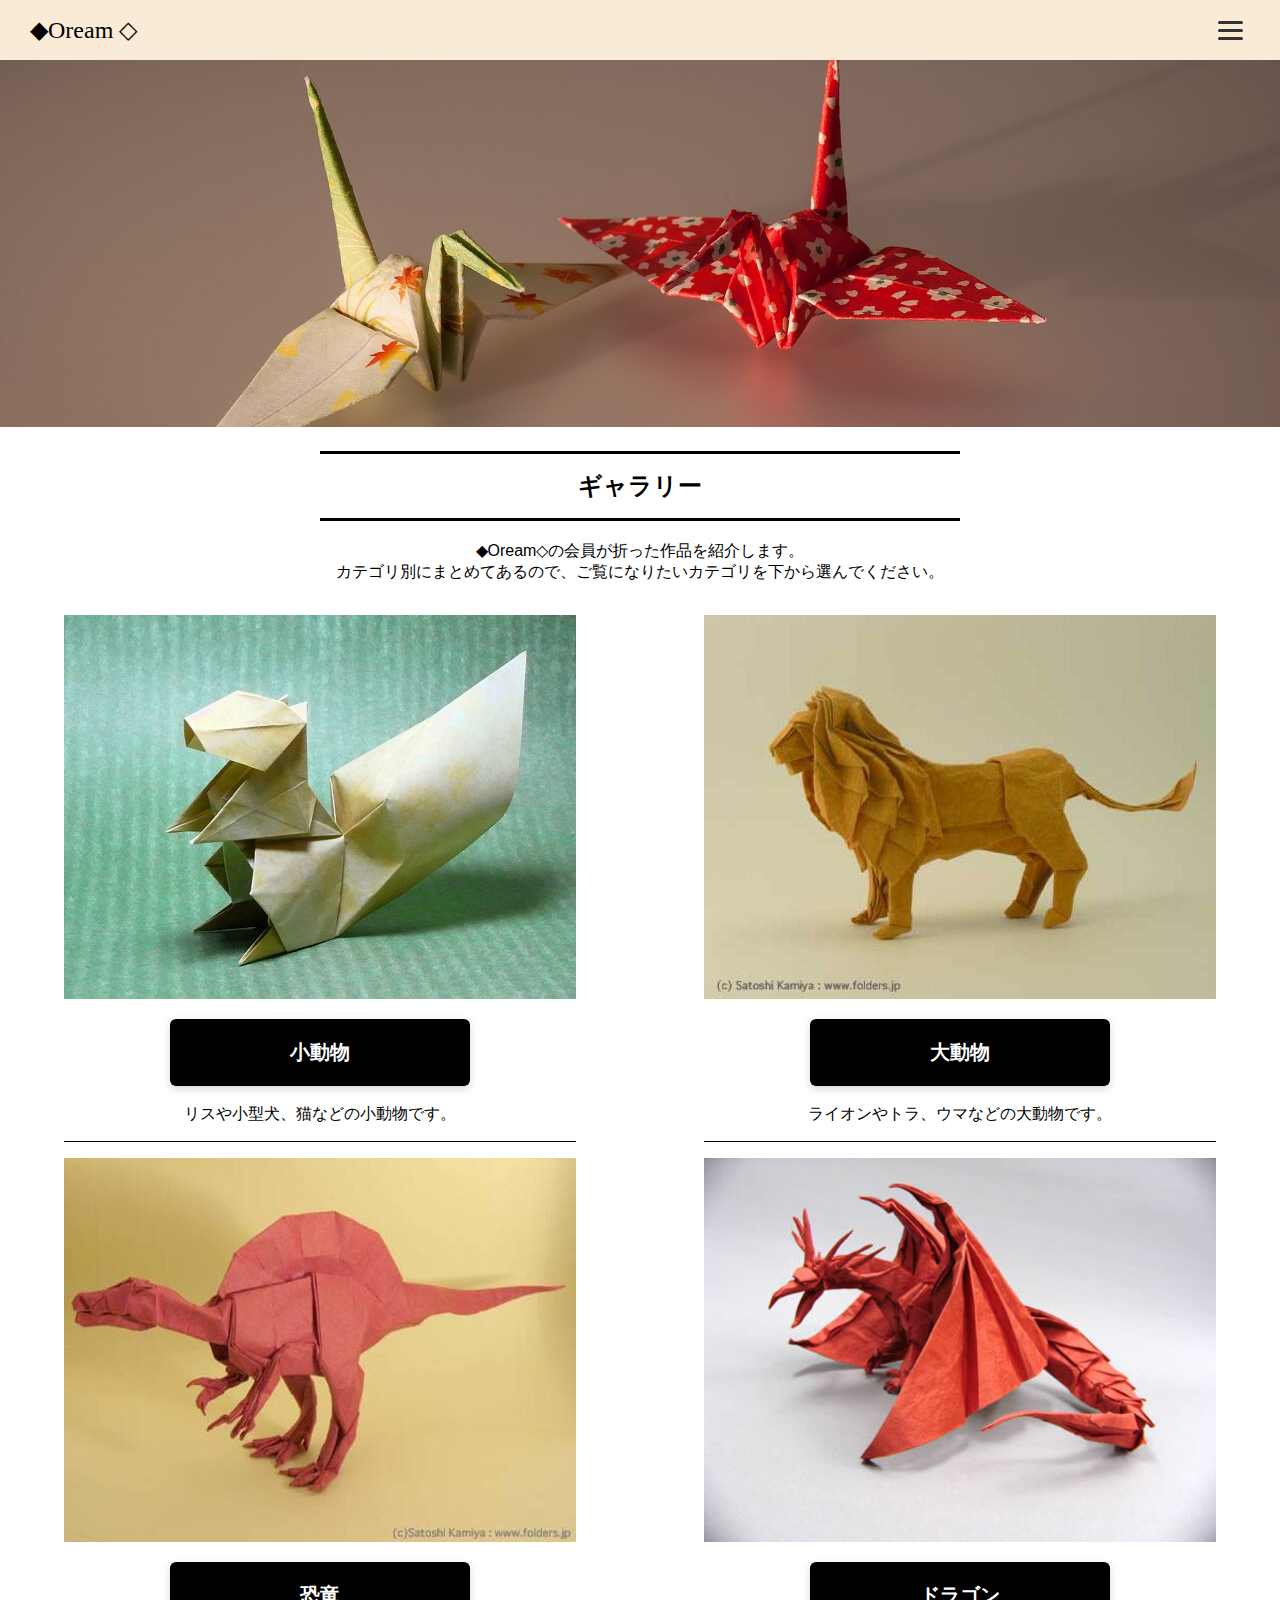
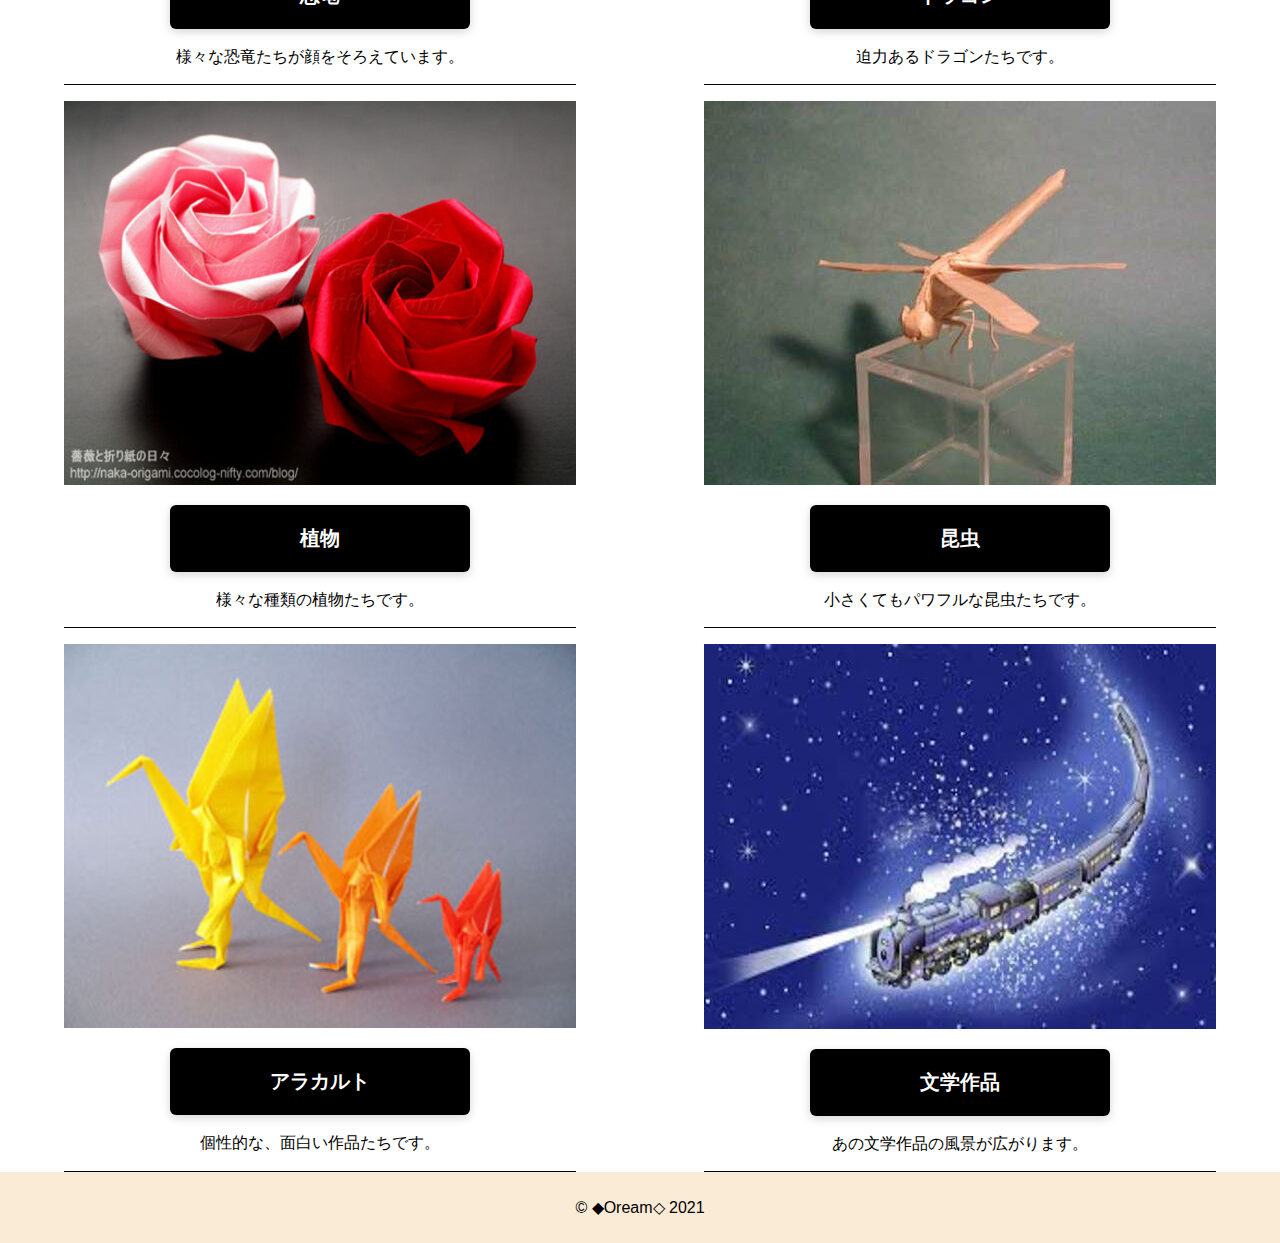
==== index.html @ 0ce0beec "Update index.html" ====
<!DOCTYPE html>
<html lang="jp">
    <head>
        <meta charset="UTF-8">
        <meta name="viewport" content="width=device-width, initial-scale=1.0">
        <link rel="stylesheet" href="style2.css">
        <title>ギャラリー｜◆Oream◇</title>
    </head>
    <header class="header">
        <div class="logo"><a href="https://oream.github.io/2021Fes/">◆Oream ◇</a></div><!-- /.logo -->

        <!-- ハンバーガーメニュー部分 -->
        <div class="drawer">

            <!-- ハンバーガーメニューの表示・非表示を切り替えるチェックボックス -->
            <input type="checkbox" id="drawer-check" class="drawer-hidden" >

            <!-- ハンバーガーアイコン -->
            <label for="drawer-check" class="drawer-open"><span></span></label>

            <!-- メニュー -->
            <nav class="drawer-content">
                <ul class="drawer-list">
                    <li class="drawer-item">
                        <a href="">ギャラリー</a>
                    </li><!-- /.drawer-item -->
                    <li class="drawer-item">
                        <a href="">展開図クイズ</a>
                    </li><!-- /.drawer-item -->
                    <li>
                        <a href="">折ってみよう！</a>
                    </li>
                    <li class="drawer-item">
                        <a href="">会員紹介</a>
                    </li><!-- /.drawer-item -->
                    <li class="drawer-item">
                        <a href="">お問い合わせ</a>
                    </li>
                </ul><!-- /.drawer-list -->
            </nav>
        </div>
    </header>
    <body>
        <img src="clane1.jpg" alt="" width="100%">
        <div class="detail">
            <h2>ギャラリー</h2>
            <p>
                ◆Oream◇の会員が折った作品を紹介します。<br>
                カテゴリ別にまとめてあるので、ご覧になりたいカテゴリを下から選んでください。
            </p>
        </div>
        <div class="container">
            <div class="view">
                <p><img src="squirrel2009-01.jpg" alt=""></p>
                <p><a href="">小動物</a><br>リスや小型犬、猫などの小動物です。</p>
            </div>
            <div class="view">
                <p><img src="0701(1).jpg" alt=""></p>
                <p><a href="">大動物</a><br>ライオンやトラ、ウマなどの大動物です。</p>
            </div>
            <div class="view">
                <p><img src="0507(1).jpg" alt=""></p>
                <p><a href="">恐竜</a><br>様々な恐竜たちが顔をそろえています。</p>
            </div>
            <div class="view">
                <p><img src="0207(1).jpg" alt=""></p>
                <p><a href="">ドラゴン</a><br>迫力あるドラゴンたちです。</p>
            </div>
            <div class="view">
                <p><img src="imgp9237(1).jpg" alt=""></p>
                <p><a href="">植物</a><br>様々な種類の植物たちです。</p>
            </div>
            <div class="view">
                <p><img src="0205(1).jpg" alt=""></p>
                <p><a href="">昆虫</a><br>小さくてもパワフルな昆虫たちです。</p>
            </div>
            <div class="view">
                <p><img src="unnamed(1).jpg" alt=""></p>
                <p><a href="">アラカルト</a><br>個性的な、面白い作品たちです。</p>
            </div>
            <div class="view">
                <p><img src="images(1).jpg" alt=""></p>
                <p><a href="">文学作品</a><br>あの文学作品の風景が広がります。</p>
            </div>
        </div>
        <footer>
            <p>&copy; ◆Oream◇ 2021</p>
        </footer>
    </body>
</html>
---- style2.css ----
* {
    box-sizing: border-box;
}

body {
    margin: 0;
    font-family: "Hiragino Sans W3", "Hiragino Kaku Gothic ProN", "ヒラギノ角ゴ ProN W3", "メイリオ", Meiryo, "ＭＳ Ｐゴシック", "MS PGothic", sans-serif;
    background-color: white;
}

.header {
    display: flex;
    justify-content: space-between;
    align-items: center;
    padding: 0 20px;
    background-color: antiquewhite;
}
header {
    position: fixed;
    width:100%
}
.logo a{
    font-size: 24px;
    color:black;
    display:block;
    text-decoration: none;
    padding: 10px;
    transition:0.5s;
    font-family: "Monotype Corsiva";
    background-color: antiquewhite;
}
.logo a:hover{
    background-color: darksalmon;
}
/*------------------------------

ここから下がハンバーガーメニュー
に関するCSS

------------------------------*/

/* チェックボックスは非表示に */
.drawer-hidden {
    display: none;
}

/* ハンバーガーアイコンの設置スペース */
.drawer-open {
    display: flex;
    height: 60px;
    width: 60px;
    justify-content: center;
    align-items: center;
    position: relative;
    z-index: 100;/* 重なり順を一番上に */
    cursor: pointer;
}

/* ハンバーガーメニューのアイコン */
.drawer-open span,
.drawer-open span:before,
.drawer-open span:after {
    content: '';
    display: block;
    height: 3px;
    width: 25px;
    border-radius: 3px;
    background: #333;
    transition: 0.5s;
    position: absolute;
}

/* 三本線のうち一番上の棒の位置調整 */
.drawer-open span:before {
    bottom: 8px;
}

/* 三本線のうち一番下の棒の位置調整 */
.drawer-open span:after {
    top: 8px;
}

/* アイコンがクリックされたら真ん中の線を透明にする */
#drawer-check:checked ~ .drawer-open span {
    background: rgba(255, 255, 255, 0);
}

/* アイコンがクリックされたらアイコンが×印になように上下の線を回転 */
#drawer-check:checked ~ .drawer-open span::before {
    bottom: 0;
    transform: rotate(45deg);
}

#drawer-check:checked ~ .drawer-open span::after {
    top: 0;
    transform: rotate(-45deg);
}
header nav {
    overflow: hidden;
    margin-bottom:30px;
}    
header nav li{
    list-style-type: none;
}
header nav a{
    color:black;
    display:block;
    text-decoration: none;
    padding: 10px;
    transition:0.5s;
}
header nav a:hover{
    background-color: darksalmon;
}
/* メニューのデザイン*/
.drawer-content {
    width: 100%;
    position: fixed;
    top: -100%;
    left: 0;/* メニューを画面の外に飛ばす */
    z-index: 99;
    background-color: antiquewhite;
    transition: .5s;
}
.drawer-content li{
    width: 100%;
    margin:auto;
    margin-left:0;
}
/* アイコンがクリックされたらメニューを表示 */
#drawer-check:checked ~ .drawer-content {
    top: 0;/* メニューを画面に入れる */
}
.copyright {
    text-align: center;
}

.detail{
    width: 50%;
    margin: auto;
    text-align: center;
}
h2 {
    padding: 1rem 2rem;
    border-top: 3px solid #000;
    border-bottom: 3px solid #000;
}
footer {
    text-align: center;
    background-color: antiquewhite;
    padding:10px;
}
.view {
    display: block;
    justify-content: space-between;
    border-bottom: 1px solid;
}
.view img {
    max-width: 100%;
    height:auto;
}
.view a {
    display: block;
    width: 300px;
    padding: 20px 0;
    border-radius: 6px;
    background-repeat: no-repeat;
    background-position: 100% 0;
    background-size: 200% auto;
    background-image: linear-gradient(
        to right,
        #a48c61 0%,
        #a48c61 50%,
        #000000 50%,
        #000000 100%
    );
    box-shadow: 0 3px 10px rgb(0 0 0 / 16%);
    transition: background-position ease 0.4s;
    text-align: center;
    color: #fff;
    text-decoration: none;
    font-weight: bold;
    font-size: 20px;
    margin: auto;
}

.view a:hover {
    background-position: 0 0;
}
.view p{
    text-align: center;
}
.container {
    display: flex;
    flex-wrap: wrap; 
    justify-content:space-around;
    align-content:space-around;
}
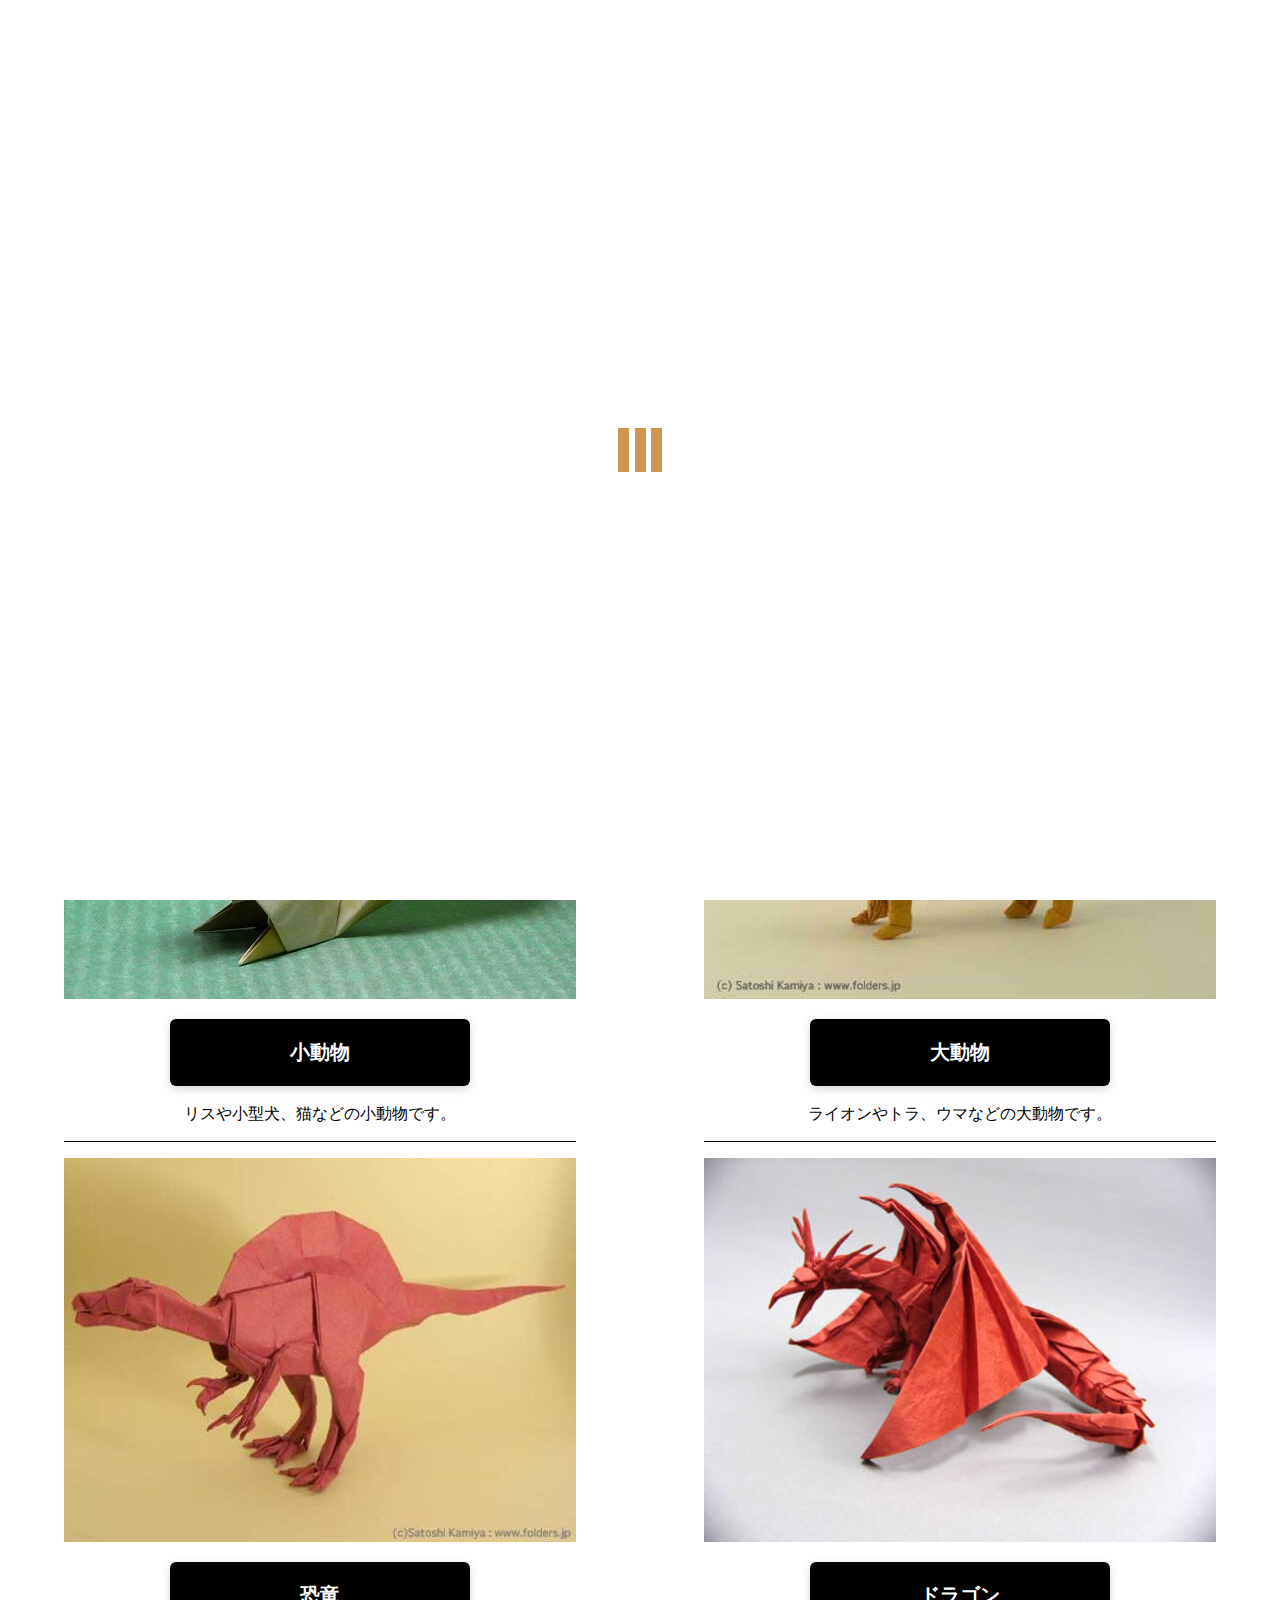
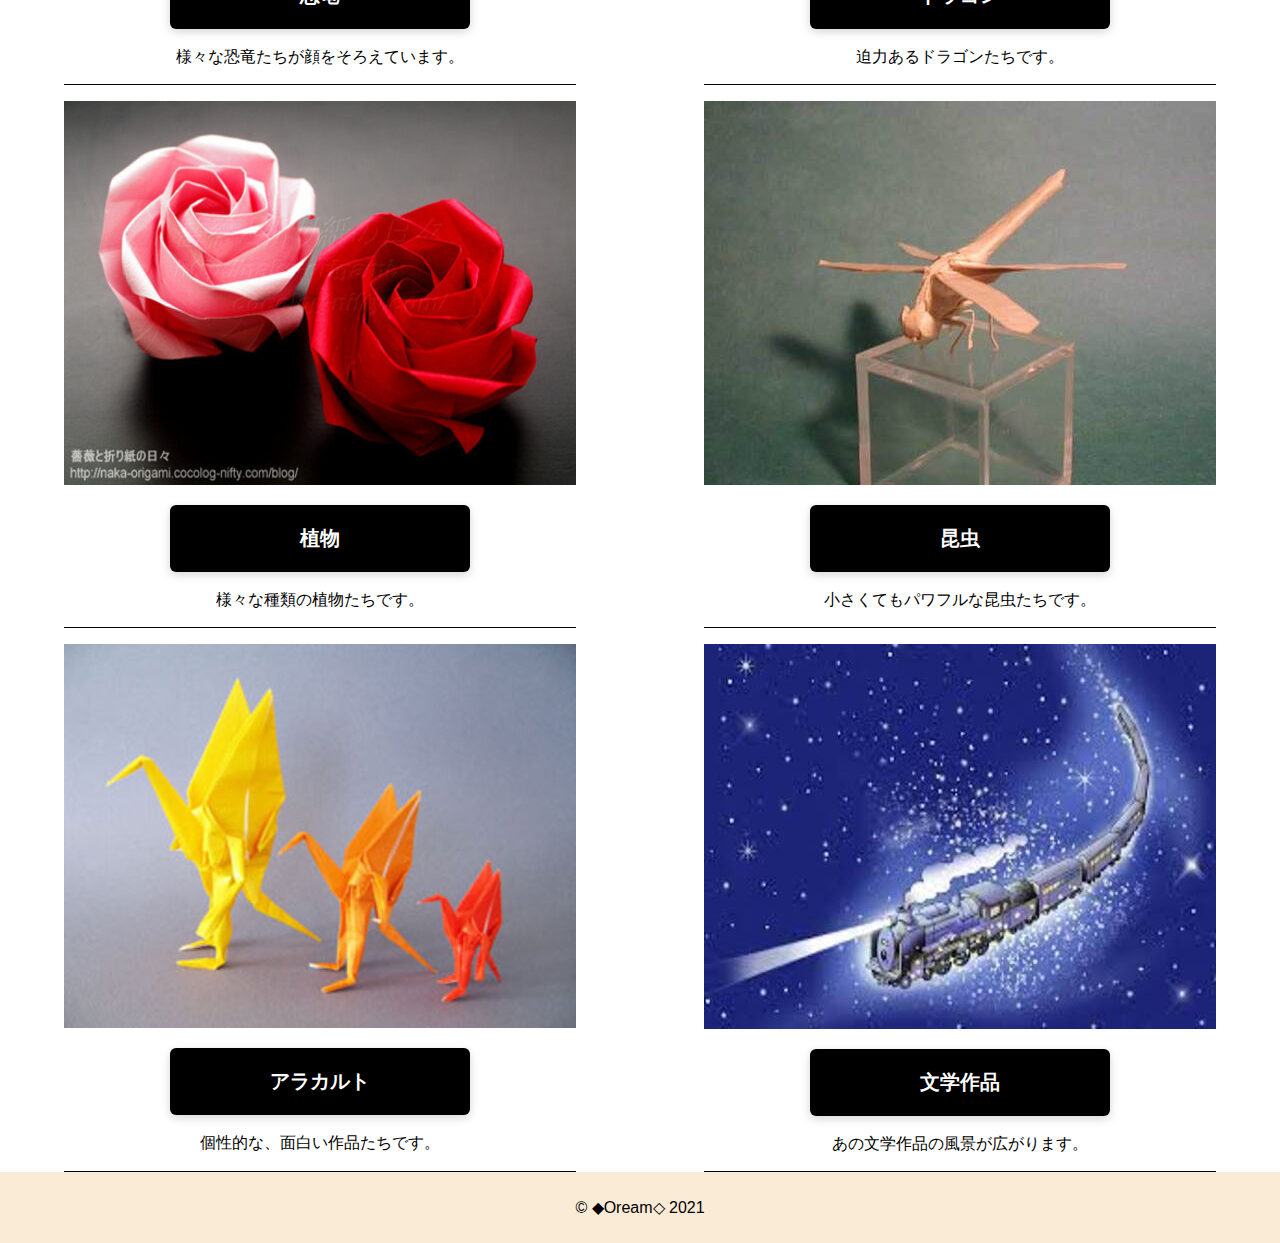
==== commit f8913842: "Update index.html" ====
--- a/index.html
+++ b/index.html
@@ -6,6 +6,14 @@
         <link rel="stylesheet" href="style2.css">
         <title>ギャラリー｜◆Oream◇</title>
     </head>
+    <script>
+    window.onload = function() {
+        const loader_element = document.getElementById('loader_wrap');
+        window.setTimeout(function() {
+            loader_element.classList.add('loaded');
+        }, 1000);
+    };
+    </script>
     <header class="header">
         <div class="logo"><a href="https://oream.github.io/2021Fes/">◆Oream ◇</a></div><!-- /.logo -->
 
@@ -20,27 +28,36 @@
 
             <!-- メニュー -->
             <nav class="drawer-content">
-                <ul class="drawer-list">
-                    <li class="drawer-item">
-                        <a href="">ギャラリー</a>
-                    </li><!-- /.drawer-item -->
-                    <li class="drawer-item">
-                        <a href="">展開図クイズ</a>
-                    </li><!-- /.drawer-item -->
-                    <li>
-                        <a href="">折ってみよう！</a>
-                    </li>
-                    <li class="drawer-item">
-                        <a href="">会員紹介</a>
-                    </li><!-- /.drawer-item -->
-                    <li class="drawer-item">
-                        <a href="">お問い合わせ</a>
-                    </li>
-                </ul><!-- /.drawer-list -->
-            </nav>
+                    <ul class="drawer-list">
+                        <li class="drawer-item">
+                            <a href="https://oream.github.io/2021Fes/">　トップページ</a>
+                        </li>
+                        <li class="drawer-item">
+                            <a href="https://oream.github.io/2021Fes-Gallery/">　ギャラリー</a>
+                        </li><!-- /.drawer-item -->
+                        <li class="drawer-item">
+                            <a href="">　展開図クイズ</a>
+                        </li><!-- /.drawer-item -->
+                        <li class="drawer-item">
+                            <a href="">　折ってみよう！</a>
+                        </li>
+                        <li class="drawer-item">
+                            <a href="">　動画コンテンツ</a>
+                        </li>
+                        <li class="drawer-item">
+                            <a href="">　会員紹介</a>
+                        </li><!-- /.drawer-item -->
+                        <li class="drawer-item">
+                            <a href="">　お問い合わせ</a>
+                        </li>
+                    </ul><!-- /.drawer-list -->
+                </nav>
         </div>
     </header>
     <body>
+    <div id="loader_wrap">
+        <div class="loader"></div>
+    </div>
         <img src="clane1.jpg" alt="" width="100%">
         <div class="detail">
             <h2>ギャラリー</h2>
--- a/style2.css
+++ b/style2.css
@@ -101,6 +101,9 @@
 }    
 header nav li{
     list-style-type: none;
+}
+header nav ul{
+    padding:0;
 }
 header nav a{
     color:black;
@@ -196,3 +199,80 @@
     justify-content:space-around;
     align-content:space-around;
 }
+/* 画面全体の設定 */
+#loader_wrap {
+    position: fixed;
+    display: flex;
+    align-items: center;
+    justify-content: center;
+    width: 100vw;
+    height: 100vh;
+    top: 0;
+    background: #fff;
+}
+/* ローディングアニメーションの設定 */
+.loader,
+.loader:before,
+.loader:after {
+    background: #cd9751;
+    -webkit-animation: load1 1s infinite ease-in-out;
+    animation: load1 1s infinite ease-in-out;
+    width: 1em;
+    height: 4em;
+}
+.loader {
+    color: #cd9751;
+    text-indent: -9999em;
+    margin: 88px auto;
+    position: relative;
+    font-size: 11px;
+    -webkit-transform: translateZ(0);
+    -ms-transform: translateZ(0);
+    transform: translateZ(0);
+    -webkit-animation-delay: -0.16s;
+    animation-delay: -0.16s;
+}
+.loader:before,
+.loader:after {
+    position: absolute;
+    top: 0;
+    content: '';
+}
+.loader:before {
+    left: -1.5em;
+    -webkit-animation-delay: -0.32s;
+    animation-delay: -0.32s;
+}
+.loader:after {
+    left: 1.5em;
+}
+@-webkit-keyframes load1 {
+    0%,
+    80%,
+    100% {
+        box-shadow: 0 0;
+        height: 4em;
+    }
+    40% {
+        box-shadow: 0 -2em;
+        height: 5em;
+    }
+}
+@keyframes load1 {
+    0%,
+    80%,
+    100% {
+        box-shadow: 0 0;
+        height: 4em;
+    }
+    40% {
+        box-shadow: 0 -2em;
+        height: 5em;
+    }
+}
+
+/* ローディング終了後 */
+.loaded {
+    opacity: 0;
+    visibility: hidden;
+}
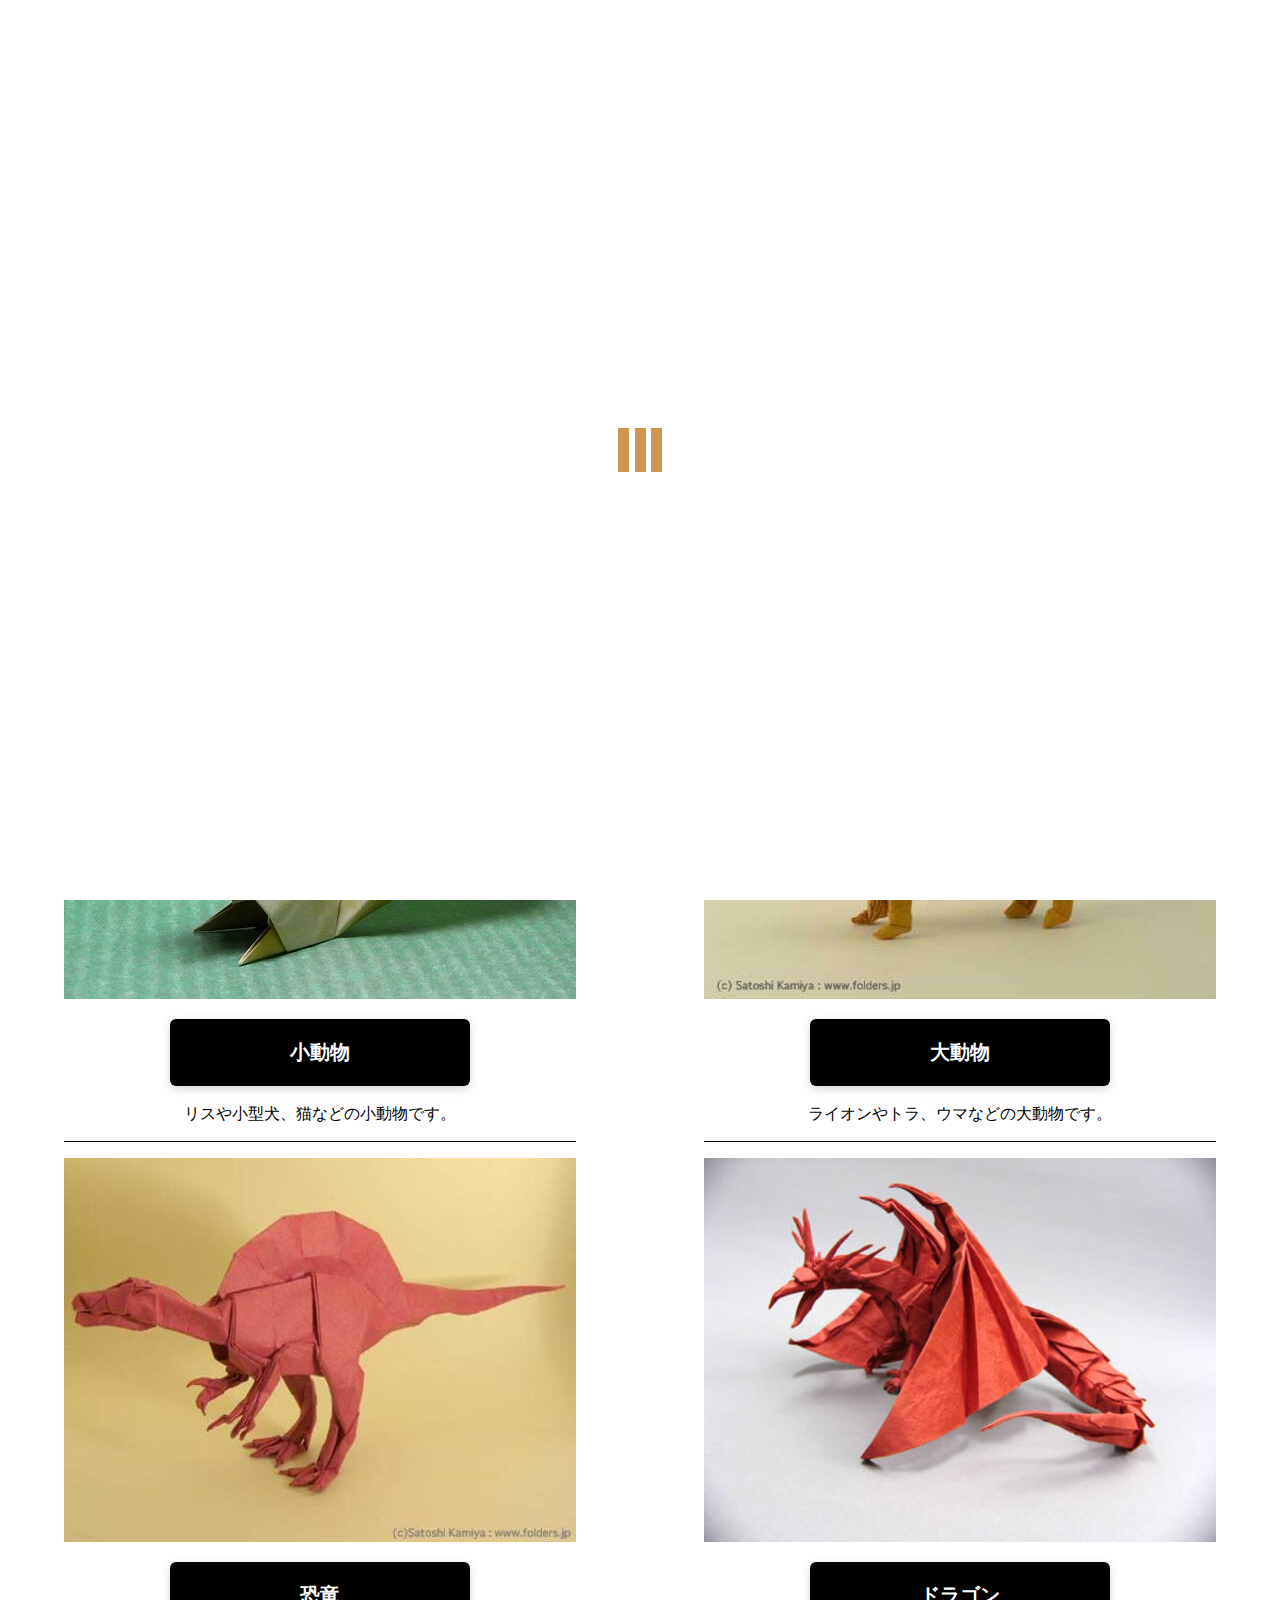
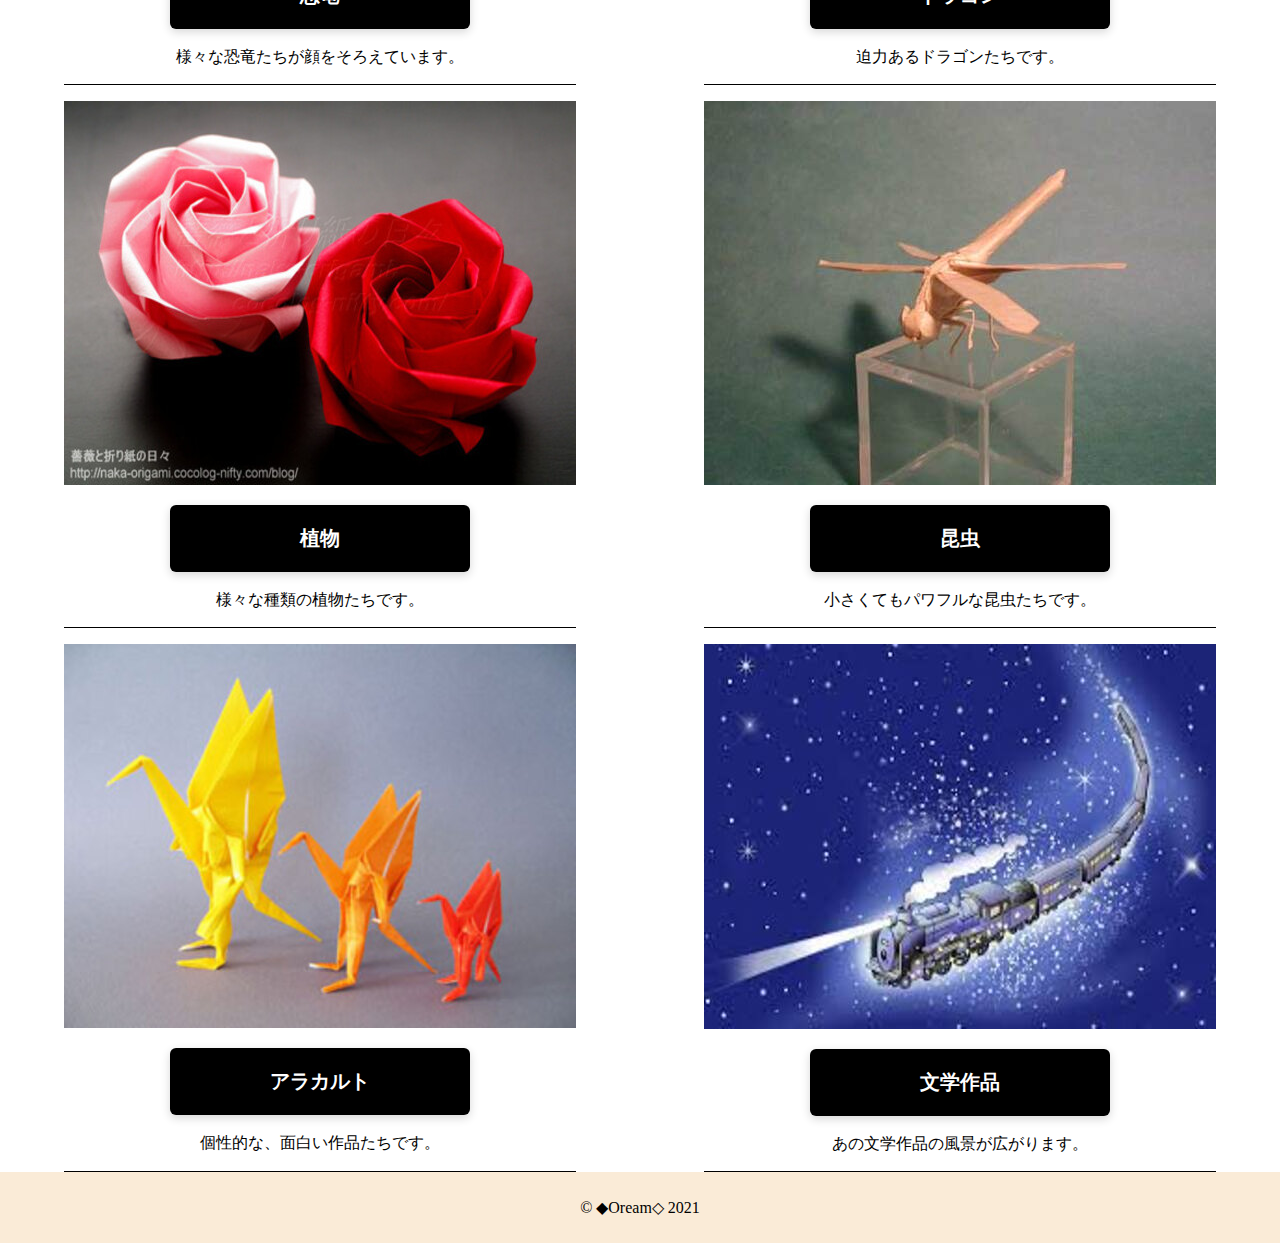
==== commit 1455a5ca: "Update index.html" ====
--- a/index.html
+++ b/index.html
@@ -1,107 +1,107 @@
 <!DOCTYPE html>
 <html lang="jp">
     <head>
-        <meta charset="UTF-8">
-        <meta name="viewport" content="width=device-width, initial-scale=1.0">
-        <link rel="stylesheet" href="style2.css">
-        <title>ギャラリー｜◆Oream◇</title>
-    </head>
-    <script>
+    <meta charset="UTF-8">
+    <meta name="viewport" content="width=device-width, initial-scale=1.0">
+    <link rel="stylesheet" href="style2.css">
+    <title>ギャラリー｜◆Oream◇</title>
+</head>
+<script>
     window.onload = function() {
         const loader_element = document.getElementById('loader_wrap');
         window.setTimeout(function() {
             loader_element.classList.add('loaded');
         }, 1000);
     };
-    </script>
-    <header class="header">
-        <div class="logo"><a href="https://oream.github.io/2021Fes/">◆Oream ◇</a></div><!-- /.logo -->
+</script>
+<header class="header">
+    <div class="logo"><a href="https://oream.github.io/2021Fes/">◆Oream◇</a></div><!-- /.logo -->
 
-        <!-- ハンバーガーメニュー部分 -->
-        <div class="drawer">
+    <!-- ハンバーガーメニュー部分 -->
+    <div class="drawer">
 
-            <!-- ハンバーガーメニューの表示・非表示を切り替えるチェックボックス -->
-            <input type="checkbox" id="drawer-check" class="drawer-hidden" >
+        <!-- ハンバーガーメニューの表示・非表示を切り替えるチェックボックス -->
+        <input type="checkbox" id="drawer-check" class="drawer-hidden">
 
-            <!-- ハンバーガーアイコン -->
-            <label for="drawer-check" class="drawer-open"><span></span></label>
+        <!-- ハンバーガーアイコン -->
+        <label for="drawer-check" class="drawer-open"><span></span></label>
 
-            <!-- メニュー -->
-            <nav class="drawer-content">
-                    <ul class="drawer-list">
-                        <li class="drawer-item">
-                            <a href="https://oream.github.io/2021Fes/">　トップページ</a>
-                        </li>
-                        <li class="drawer-item">
-                            <a href="https://oream.github.io/2021Fes-Gallery/">　ギャラリー</a>
-                        </li><!-- /.drawer-item -->
-                        <li class="drawer-item">
-                            <a href="">　展開図クイズ</a>
-                        </li><!-- /.drawer-item -->
-                        <li class="drawer-item">
-                            <a href="">　折ってみよう！</a>
-                        </li>
-                        <li class="drawer-item">
-                            <a href="">　動画コンテンツ</a>
-                        </li>
-                        <li class="drawer-item">
-                            <a href="">　会員紹介</a>
-                        </li><!-- /.drawer-item -->
-                        <li class="drawer-item">
-                            <a href="">　お問い合わせ</a>
-                        </li>
-                    </ul><!-- /.drawer-list -->
-                </nav>
-        </div>
-    </header>
-    <body>
+        <!-- メニュー -->
+        <nav class="drawer-content">
+            <ul class="drawer-list">
+                <li class="drawer-item">
+                    <a href="https://oream.github.io/2021Fes/">　トップページ</a>
+                </li>
+                <li class="drawer-item">
+                    <a href="https://oream.github.io/2021Fes-Gallery/">　ギャラリー</a>
+                </li><!-- /.drawer-item -->
+                <li class="drawer-item">
+                    <a href="https://oream.github.io/2021Fes-quiz/">　展開図クイズ</a>
+                </li><!-- /.drawer-item -->
+                <li class="drawer-item">
+                    <a href="https://oream.github.io/2021Fes-try/">　折ってみよう！</a>
+                </li>
+                <li class="drawer-item">
+                    <a href="https://oream.github.io/2021Fes-movie/">　動画コンテンツ</a>
+                </li>
+                <li class="drawer-item">
+                    <a href="https://oream.github.io/2021Fes-members/">　会員紹介</a>
+                </li><!-- /.drawer-item -->
+                <li class="drawer-item">
+                    <a href="https://oream.github.io/2021Fes-contact">　ご意見・ご要望</a>
+                </li>
+            </ul><!-- /.drawer-list -->
+        </nav>
+    </div>
+</header>
+
+<body>
     <div id="loader_wrap">
         <div class="loader"></div>
     </div>
-        <img src="clane1.jpg" alt="" width="100%">
-        <div class="detail">
-            <h2>ギャラリー</h2>
-            <p>
-                ◆Oream◇の会員が折った作品を紹介します。<br>
-                カテゴリ別にまとめてあるので、ご覧になりたいカテゴリを下から選んでください。
-            </p>
+    <img src="clane1.jpg" alt="" width="100%">
+    <div class="detail">
+        <h2>ギャラリー</h2>
+        <p>
+            ◆Oream◇の会員が折った作品を紹介します。<br>
+            カテゴリ別にまとめてあるので、ご覧になりたいカテゴリを下から選んでください。
+        </p>
+    </div>
+    <div class="container">
+        <div class="view">
+            <p><img src="squirrel2009-01.jpg" alt=""></p>
+            <p><a href="">小動物</a><br>リスや小型犬、猫などの小動物です。</p>
         </div>
-        <div class="container">
-            <div class="view">
-                <p><img src="squirrel2009-01.jpg" alt=""></p>
-                <p><a href="">小動物</a><br>リスや小型犬、猫などの小動物です。</p>
-            </div>
-            <div class="view">
-                <p><img src="0701(1).jpg" alt=""></p>
-                <p><a href="">大動物</a><br>ライオンやトラ、ウマなどの大動物です。</p>
-            </div>
-            <div class="view">
-                <p><img src="0507(1).jpg" alt=""></p>
-                <p><a href="">恐竜</a><br>様々な恐竜たちが顔をそろえています。</p>
-            </div>
-            <div class="view">
-                <p><img src="0207(1).jpg" alt=""></p>
-                <p><a href="">ドラゴン</a><br>迫力あるドラゴンたちです。</p>
-            </div>
-            <div class="view">
-                <p><img src="imgp9237(1).jpg" alt=""></p>
-                <p><a href="">植物</a><br>様々な種類の植物たちです。</p>
-            </div>
-            <div class="view">
-                <p><img src="0205(1).jpg" alt=""></p>
-                <p><a href="">昆虫</a><br>小さくてもパワフルな昆虫たちです。</p>
-            </div>
-            <div class="view">
-                <p><img src="unnamed(1).jpg" alt=""></p>
-                <p><a href="">アラカルト</a><br>個性的な、面白い作品たちです。</p>
-            </div>
-            <div class="view">
-                <p><img src="images(1).jpg" alt=""></p>
-                <p><a href="">文学作品</a><br>あの文学作品の風景が広がります。</p>
-            </div>
+        <div class="view">
+            <p><img src="0701(1).jpg" alt=""></p>
+            <p><a href="">大動物</a><br>ライオンやトラ、ウマなどの大動物です。</p>
         </div>
-        <footer>
-            <p>&copy; ◆Oream◇ 2021</p>
-        </footer>
-    </body>
-</html>
+        <div class="view">
+            <p><img src="0507(1).jpg" alt=""></p>
+            <p><a href="">恐竜</a><br>様々な恐竜たちが顔をそろえています。</p>
+        </div>
+        <div class="view">
+            <p><img src="0207(1).jpg" alt=""></p>
+            <p><a href="">ドラゴン</a><br>迫力あるドラゴンたちです。</p>
+        </div>
+        <div class="view">
+            <p><img src="imgp9237(1).jpg" alt=""></p>
+            <p><a href="">植物</a><br>様々な種類の植物たちです。</p>
+        </div>
+        <div class="view">
+            <p><img src="0205(1).jpg" alt=""></p>
+            <p><a href="">昆虫</a><br>小さくてもパワフルな昆虫たちです。</p>
+        </div>
+        <div class="view">
+            <p><img src="unnamed(1).jpg" alt=""></p>
+            <p><a href="">アラカルト</a><br>個性的な、面白い作品たちです。</p>
+        </div>
+        <div class="view">
+            <p><img src="images(1).jpg" alt=""></p>
+            <p><a href="">文学作品</a><br>あの文学作品の風景が広がります。</p>
+        </div>
+    </div>
+    <footer>
+        <p>&copy; ◆Oream◇ 2021</p>
+    </footer>
+</body></html>
--- a/style2.css
+++ b/style2.css
@@ -4,7 +4,6 @@
 
 body {
     margin: 0;
-    font-family: "Hiragino Sans W3", "Hiragino Kaku Gothic ProN", "ヒラギノ角ゴ ProN W3", "メイリオ", Meiryo, "ＭＳ Ｐゴシック", "MS PGothic", sans-serif;
     background-color: white;
 }
 
@@ -26,7 +25,6 @@
     text-decoration: none;
     padding: 10px;
     transition:0.5s;
-    font-family: "Monotype Corsiva";
     background-color: antiquewhite;
 }
 .logo a:hover{
